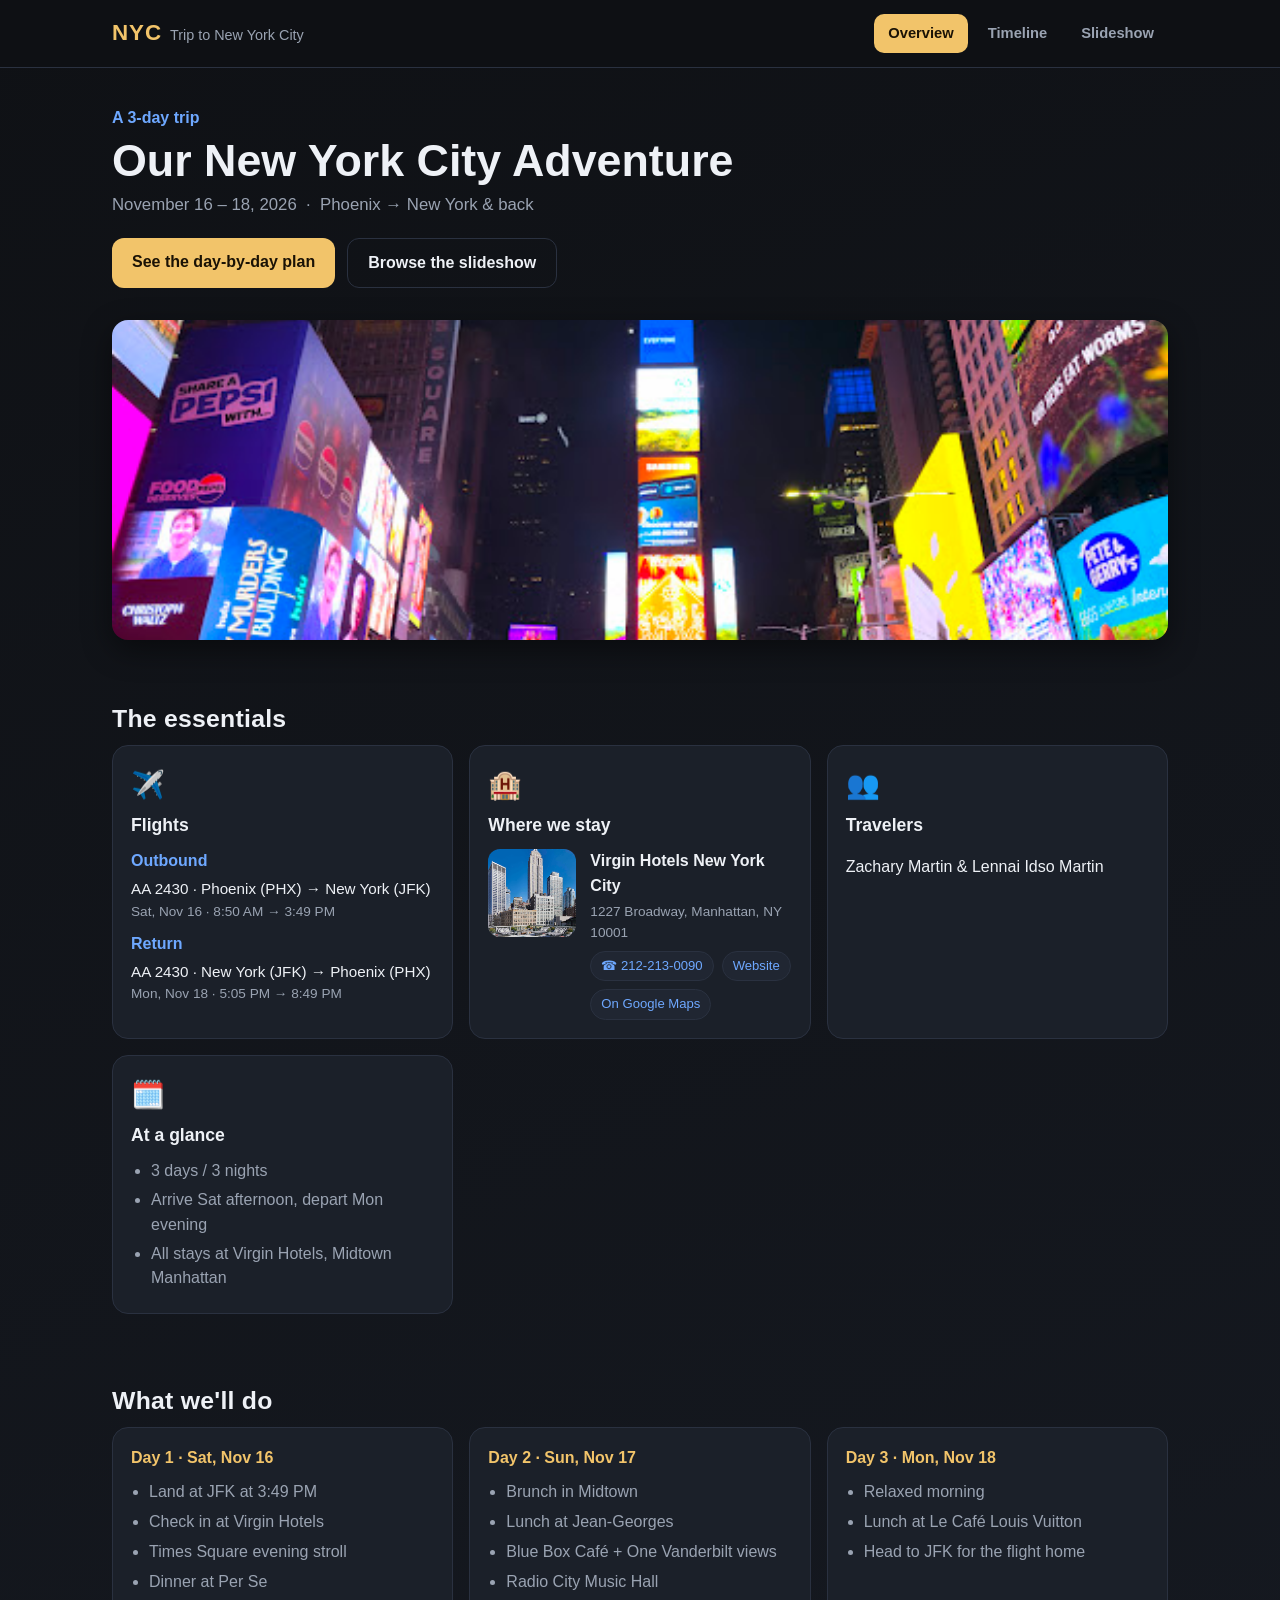
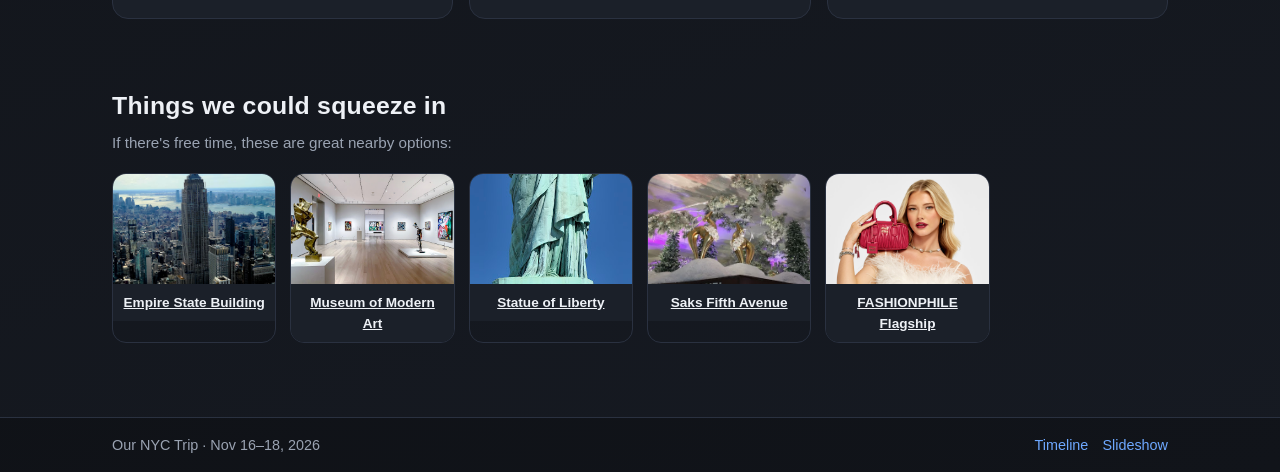
==== index.html @ ad0619a7 "NYC trip 2026 website - overview, timeline, slideshow" ====
<!DOCTYPE html>
<html lang="en">
<head>
<meta charset="utf-8">
<meta name="viewport" content="width=device-width, initial-scale=1">
<title>New York City Trip</title>
<link rel="icon" href="data:image/svg+xml,<svg xmlns='http://www.w3.org/2000/svg' viewBox='0 0 100 100'><text y='.9em' font-size='90'>🗽</text></svg>">
<link rel="stylesheet" href="style.css">
</head>
<body>
<header class="site-header">
  <div class="header-inner">
    <div class="brand">
      <span class="brand-city">NYC</span>
      <span class="brand-sub">Trip to New York City</span>
    </div>
    <nav class="nav">
      <a href="index.html" class="nav-link active">Overview</a>
      <a href="timeline.html" class="nav-link">Timeline</a>
      <a href="slideshow.html" class="nav-link">Slideshow</a>
    </nav>
  </div>
</header>

<main>
  <section class="hero">
    <div class="hero-text">
      <p class="kicker">A 3-day trip</p>
      <h1>Our New York City Adventure</h1>
      <p class="hero-sub">November 16 – 18, 2026 &nbsp;·&nbsp; Phoenix → New York &amp; back</p>
      <div class="hero-cta">
        <a href="timeline.html" class="btn btn-primary">See the day-by-day plan</a>
        <a href="slideshow.html" class="btn btn-ghost">Browse the slideshow</a>
      </div>
    </div>
    <div class="hero-photo" aria-hidden="true"></div>
  </section>

  <section class="section">
    <h2 class="section-title">The essentials</h2>
    <div class="card-grid">
      <div class="card">
        <div class="card-icon">✈️</div>
        <h3>Flights</h3>
        <div class="flight-row"><span class="flight-label">Outbound</span>
          <div class="flight-line">AA 2430 · Phoenix (PHX) → New York (JFK)</div>
          <div class="flight-time">Sat, Nov 16 · 8:50 AM → 3:49 PM</div>
        </div>
        <div class="flight-row"><span class="flight-label">Return</span>
          <div class="flight-line">AA 2430 · New York (JFK) → Phoenix (PHX)</div>
          <div class="flight-time">Mon, Nov 18 · 5:05 PM → 8:49 PM</div>
        </div>
      </div>

      <div class="card">
        <div class="card-icon">🏨</div>
        <h3>Where we stay</h3>
        <div class="hotel-card">
          <img class="hotel-thumb" src="assets/hotel-0.jpg" alt="Virgin Hotels New York City">
          <div>
            <div class="hotel-name">Virgin Hotels New York City</div>
            <div class="hotel-addr">1227 Broadway, Manhattan, NY 10001</div>
            <div class="hotel-meta">
              <span class="meta-chip"><a href="tel:+12122130090">☎ 212-213-0090</a></span>
              <span class="meta-chip"><a href="https://virginhotels.com/nyc/" target="_blank">Website</a></span>
              <span class="meta-chip"><a href="https://maps.google.com/?ftid=0x89c2594994e032e3:0xb6b095913d99d5ee" target="_blank">On Google Maps</a></span>
            </div>
          </div>
        </div>
      </div>

      <div class="card">
        <div class="card-icon">👥</div>
        <h3>Travelers</h3>
        <p class="travelers">Zachary Martin &amp; Lennai Idso Martin</p>
      </div>

      <div class="card">
        <div class="card-icon">🗓️</div>
        <h3>At a glance</h3>
        <ul class="glance">
          <li>3 days / 3 nights</li>
          <li>Arrive Sat afternoon, depart Mon evening</li>
          <li>All stays at Virgin Hotels, Midtown Manhattan</li>
        </ul>
      </div>
    </div>
  </section>

  <section class="section">
    <h2 class="section-title">What we'll do</h2>
    <div class="day-cards">
      <div class="day-card">
        <div class="day-card-head">Day 1 · Sat, Nov 16</div>
        <ul>
          <li>Land at JFK at 3:49 PM</li>
          <li>Check in at Virgin Hotels</li>
          <li>Times Square evening stroll</li>
          <li>Dinner at Per Se</li>
        </ul>
      </div>
      <div class="day-card">
        <div class="day-card-head">Day 2 · Sun, Nov 17</div>
        <ul>
          <li>Brunch in Midtown</li>
          <li>Lunch at Jean-Georges</li>
          <li>Blue Box Café + One Vanderbilt views</li>
          <li>Radio City Music Hall</li>
        </ul>
      </div>
      <div class="day-card">
        <div class="day-card-head">Day 3 · Mon, Nov 18</div>
        <ul>
          <li>Relaxed morning</li>
          <li>Lunch at Le Café Louis Vuitton</li>
          <li>Head to JFK for the flight home</li>
        </ul>
      </div>
    </div>
  </section>

  <section class="section">
    <h2 class="section-title">Things we could squeeze in</h2>
    <p class="section-note">If there's free time, these are great nearby options:</p>
    <div class="sight-grid">
      <a class="sight" href="assets/esb-0.jpg"><img src="assets/esb-0.jpg" alt="Empire State Building"><span>Empire State Building</span></a>
      <a class="sight" href="assets/moma-0.jpg"><img src="assets/moma-0.jpg" alt="MoMA"><span>Museum of Modern Art</span></a>
      <a class="sight" href="assets/statue-0.jpg"><img src="assets/statue-0.jpg" alt="Statue of Liberty"><span>Statue of Liberty</span></a>
      <a class="sight" href="assets/saks-0.jpg"><img src="assets/saks-0.jpg" alt="Saks Fifth Avenue"><span>Saks Fifth Avenue</span></a>
      <a class="sight" href="assets/fashionphile-0.jpg"><img src="assets/fashionphile-0.jpg" alt="FASHIONPHILE"><span>FASHIONPHILE Flagship</span></a>
    </div>
  </section>
</main>

<footer class="site-footer">
  <div class="footer-inner">
    <span>Our NYC Trip · Nov 16–18, 2026</span>
    <span class="footer-links">
      <a href="timeline.html">Timeline</a>
      <a href="slideshow.html">Slideshow</a>
    </span>
  </div>
</footer>

</body>
</html>
---- style.css ----
/* ===== NYC Trip — shared styles ===== */
:root{
  --bg:#0f1115;
  --bg2:#161a22;
  --card:#1b2029;
  --card2:#202632;
  --ink:#eef1f6;
  --muted:#9aa3b2;
  --line:#2a3140;
  --accent:#f2c46a;
  --accent2:#6ea8ff;
  --shadow:0 10px 30px rgba(0,0,0,.45);
  --radius:16px;
}
*{box-sizing:border-box}
html,body{margin:0;padding:0}
body{
  font-family:-apple-system,BlinkMacSystemFont,"Segoe UI",Roboto,Helvetica,Arial,sans-serif;
  background:linear-gradient(160deg,var(--bg),var(--bg2));
  color:var(--ink);
  line-height:1.55;
  -webkit-font-smoothing:antialiased;
}
a{color:inherit}

/* ===== Header ===== */
.site-header{
  position:sticky;top:0;z-index:50;
  background:rgba(15,17,21,.85);
  backdrop-filter:blur(10px);
  border-bottom:1px solid var(--line);
}
.header-inner{
  max-width:1100px;margin:0 auto;
  display:flex;align-items:center;justify-content:space-between;
  padding:14px 22px;gap:16px;flex-wrap:wrap;
}
.brand{display:flex;align-items:baseline;gap:8px}
.brand-city{font-weight:800;font-size:1.4rem;letter-spacing:.04em;color:var(--accent)}
.brand-sub{color:var(--muted);font-size:.9rem}
.nav{display:flex;gap:6px}
.nav-link{
  padding:8px 14px;border-radius:10px;color:var(--muted);
  text-decoration:none;font-weight:600;font-size:.92rem;
  transition:background .2s,color .2s;
}
.nav-link:hover{background:var(--card2);color:var(--ink)}
.nav-link.active{background:var(--accent);color:#1a1205}

/* ===== Layout ===== */
main{max-width:1100px;margin:0 auto;padding:0 22px 40px}
.section{padding:34px 0}
.section-title{
  font-size:1.55rem;font-weight:700;margin:0 0 6px;letter-spacing:.01em;
}
.section-note{color:var(--muted);margin:0 0 18px;font-size:.95rem}
.page-head{padding:26px 0 8px}
.page-head h1{font-size:1.8rem;margin:0 0 6px}
.page-sub{color:var(--muted);margin:0;font-size:.95rem}

/* ===== Hero ===== */
.hero{
  display:grid;grid-template-columns:1fr;gap:24px;
  padding:38px 0 26px;
}
.hero-text .kicker{color:var(--accent2);font-weight:700;margin:0 0 6px}
.hero-text h1{font-size:clamp(1.9rem,4vw,2.8rem);margin:0 0 8px;line-height:1.05}
.hero-sub{color:var(--muted);margin:0 0 20px;font-size:1.05rem}
.hero-cta{display:flex;gap:12px;flex-wrap:wrap}
.btn{
  display:inline-block;padding:12px 20px;border-radius:12px;font-weight:700;
  text-decoration:none;transition:transform .12s,background .2s;
}
.btn:active{transform:scale(.97)}
.btn-primary{background:var(--accent);color:#1a1205}
.btn-primary:hover{filter:brightness(1.08)}
.btn-ghost{border:1px solid var(--line);color:var(--ink)}
.btn-ghost:hover{background:var(--card2)}
.hero-photo{
  background:url("assets/times-square-0.jpg") center/cover no-repeat;
  height:320px;border-radius:var(--radius);box-shadow:var(--shadow);
  margin-top:8px;
}

/* ===== Cards (overview) ===== */
.card-grid{
  display:grid;grid-template-columns:repeat(auto-fit,minmax(280px,1fr));gap:16px;
}
.card{
  background:var(--card);border:1px solid var(--line);border-radius:var(--radius);
  padding:18px;
}
.card-icon{font-size:1.7rem;margin-bottom:6px}
.card h3{margin:0 0 10px;font-size:1.1rem}
.flight-row{margin-bottom:10px}
.flight-label{display:block;font-weight:700;color:var(--accent2);margin-bottom:3px}
.flight-line{font-size:.95rem}
.flight-time{color:var(--muted);font-size:.85rem}
.hotel-card{display:flex;gap:14px;align-items:flex-start}
.hotel-thumb{width:88px;height:88px;border-radius:12px;object-fit:cover;flex:0 0 auto}
.hotel-name{font-weight:700}
.hotel-addr{color:var(--muted);font-size:.85rem;margin:2px 0 8px}
.hotel-meta{display:flex;gap:8px;flex-wrap:wrap}
.meta-chip{
  background:var(--card2);border:1px solid var(--line);border-radius:20px;
  padding:4px 10px;font-size:.82rem;
}
.meta-chip a{color:var(--accent2);text-decoration:none}
.travelers{font-size:1rem}
.glance{margin:0;padding-left:20px}
.glance li{margin-bottom:4px;color:var(--muted)}

/* ===== Day cards ===== */
.day-cards{display:grid;grid-template-columns:repeat(auto-fit,minmax(240px,1fr));gap:16px}
.day-card{
  background:var(--card);border:1px solid var(--line);border-radius:var(--radius);
  padding:18px;
}
.day-card-head{font-weight:700;color:var(--accent);margin-bottom:10px}
.day-card ul{margin:0;padding-left:18px;color:var(--muted)}
.day-card li{margin-bottom:5px}

/* ===== Sights grid ===== */
.sight-grid{display:grid;grid-template-columns:repeat(auto-fill,minmax(150px,1fr));gap:14px}
.sight{display:block;text-align:center;border-radius:14px;overflow:hidden;border:1px solid var(--line)}
.sight img{width:100%;height:110px;object-fit:cover;display:block}
.sight span{display:block;padding:8px;color:var(--ink);font-size:.85rem;font-weight:600;background:var(--card)}
.sight:hover img{opacity:.9}

/* ===== Timeline ===== */
.tl-day{margin-top:34px}
.tl-day-head{
  display:flex;align-items:baseline;gap:12px;
  margin-bottom:14px;padding-bottom:8px;border-bottom:1px solid var(--line);
}
.tl-day-label{font-size:1.35rem;font-weight:800;color:var(--accent)}
.tl-day-date{color:var(--muted);font-size:.9rem}
.tl-list{list-style:none;margin:0;padding:0;position:relative}
.tl-item{position:relative;padding-left:26px;margin-bottom:0}
.tl-item::before{
  content:"";position:absolute;left:0;top:0;width:11px;height:11px;border-radius:50%;
  background:var(--accent);box-shadow:0 0 0 3px rgba(242,196,106,.2);
}
.tl-item:not(:last-child)::after{
  content:"";position:absolute;left:5px;top:13px;bottom:-22px;width:1px;background:var(--line);
}
.tl-travel{color:var(--muted);font-size:.88rem;margin:6px 0 10px}
.tl-travel-mode{font-weight:700;color:var(--ink)}
.tl-travel-note{color:var(--muted);font-size:.8rem}
.tl-card{
  background:var(--card);border:1px solid var(--line);border-radius:14px;
  padding:14px 16px;margin-bottom:26px;
}
.tl-card-top{display:flex;justify-content:space-between;align-items:center;gap:10px}
.tl-time{font-weight:700;color:var(--accent2)}
.tl-type{font-size:.78rem;color:var(--muted);text-transform:uppercase;letter-spacing:.04em}
.tl-card-name{font-size:1.1rem;font-weight:700;margin:6px 0 3px}
.tl-card-action{color:var(--muted);font-size:.92rem;margin-bottom:8px}
.tl-card-links a{color:var(--accent2);text-decoration:none;font-weight:600;font-size:.9rem}
.tl-card-links a:hover{text-decoration:underline}
.tl-free{margin-top:10px}
.tl-free-label{font-weight:700;color:var(--accent);font-size:.9rem}
.tl-free-chip{
  display:inline-block;background:var(--card2);border:1px solid var(--line);
  border-radius:20px;padding:4px 12px;margin:6px 4px 0 0;color:var(--ink);
  text-decoration:none;font-size:.85rem;
}
.tl-free-chip:hover{border-color:var(--accent2)}

/* ===== Slideshow ===== */
.slide-stage{max-width:760px;margin:24px auto 0}
.slide{
  background:var(--card);border:1px solid var(--line);border-radius:var(--radius);
  overflow:hidden;box-shadow:var(--shadow);
}
.slide-img-wrap{position:relative}
.slide-img-wrap img{width:100%;height:400px;object-fit:cover;display:block}
.slide-img-label{
  position:absolute;left:16px;bottom:16px;background:rgba(0,0,0,.55);
  padding:6px 14px;border-radius:8px;font-weight:700;font-size:1rem;
}
.slide-info{padding:20px 22px}
.slide-day{color:var(--accent2);font-weight:700;font-size:.9rem}
.slide-name{font-size:1.5rem;margin:4px 0 4px}
.slide-type{color:var(--muted);font-size:.85rem;text-transform:uppercase;letter-spacing:.04em;margin-bottom:8px}
.slide-action{color:var(--ink);margin:0 0 10px}
.slide-travel{color:var(--muted);font-size:.92rem;margin:0 0 6px}
.slide-hours{color:var(--muted);font-size:.9rem;margin:0 0 10px}
.slide-links{display:flex;gap:12px;flex-wrap:wrap}
.slide-links a{
  display:inline-block;background:var(--accent);color:#1a1205;
  padding:10px 16px;border-radius:12px;text-decoration:none;font-weight:700;
}
.slide-links a:hover{filter:brightness(1.08)}
.slide-nav{display:flex;align-items:center;justify-content:center;gap:18px;margin-top:18px}
.slide-btn{
  width:46px;height:46px;border-radius:50%;border:1px solid var(--line);
  background:var(--card);color:var(--ink);font-size:1.5rem;cursor:pointer;
}
.slide-btn:hover{background:var(--card2)}
.slide-counter{color:var(--muted);font-size:.95rem;font-weight:600}

/* ===== Footer ===== */
.site-footer{border-top:1px solid var(--line);background:rgba(0,0,0,.25)}
.footer-inner{
  max-width:1100px;margin:0 auto;padding:16px 22px;
  display:flex;justify-content:space-between;flex-wrap:wrap;gap:8px;color:var(--muted);font-size:.9rem;
}
.footer-links{display:flex;gap:14px}
.footer-links a{color:var(--accent2);text-decoration:none}

/* ===== Responsive ===== */
@media(max-width:640px){
  .hero-photo{height:240px}
  .slide-img-wrap img{height:280px}
  .header-inner{padding:12px 14px}
  main{padding:0 14px 30px}
}
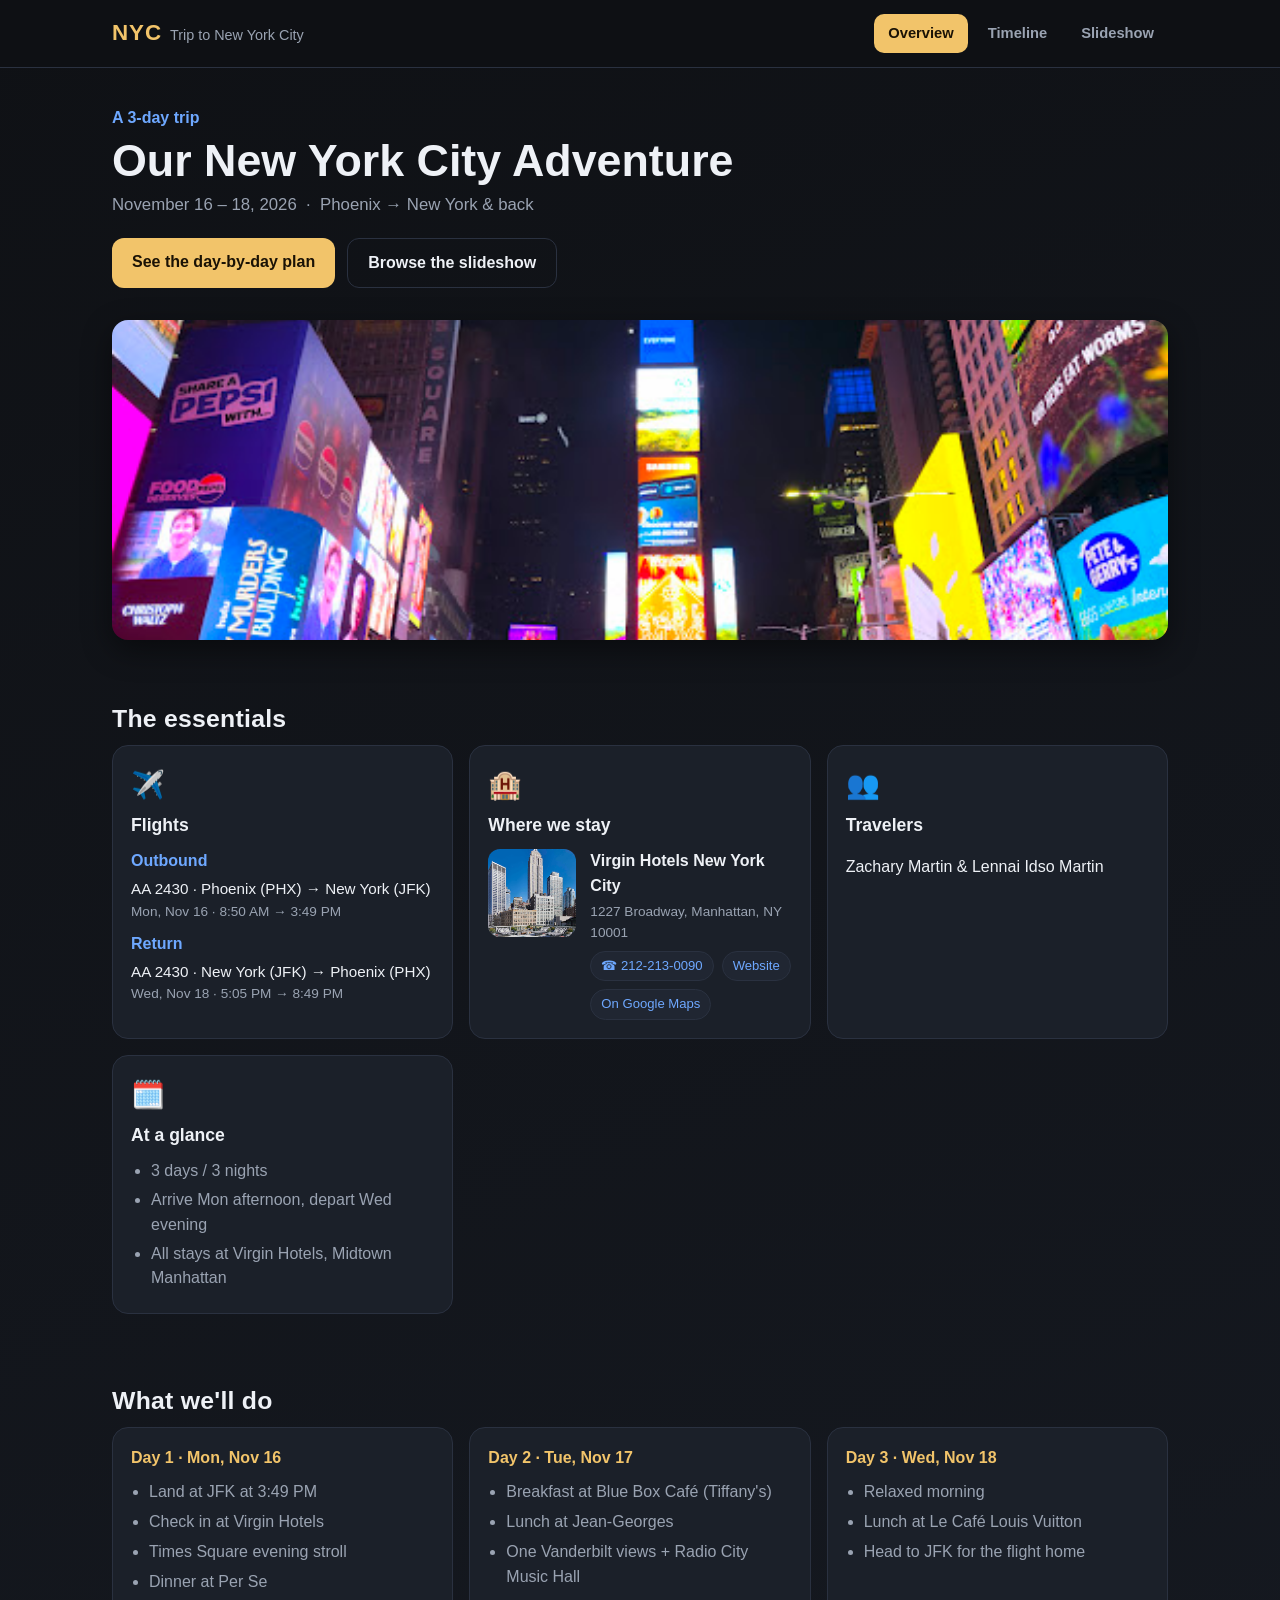
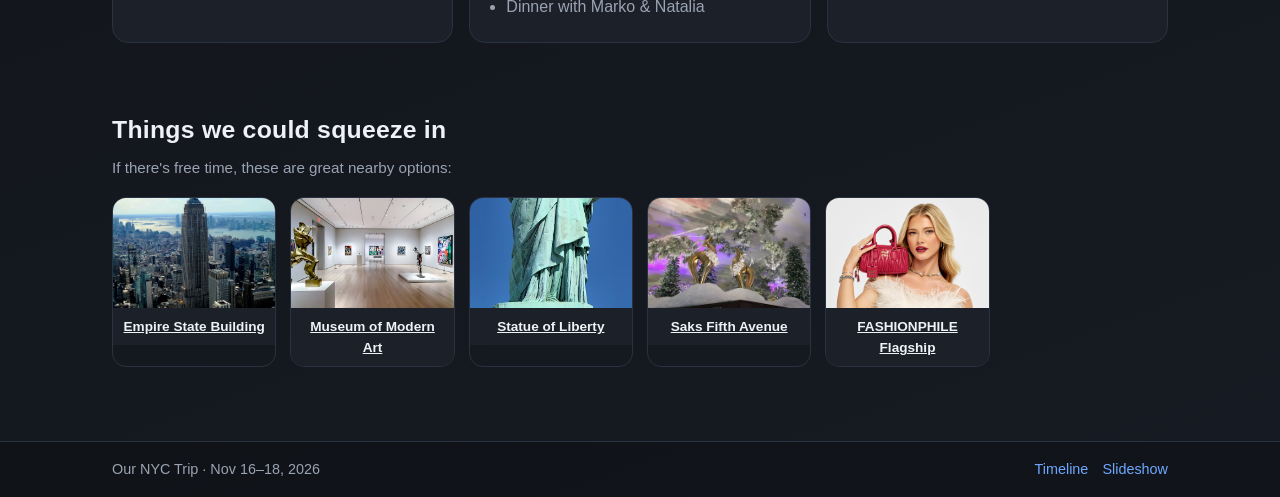
==== commit 0207413e: "Fix timeline/slideshow (load data.js), update Day 2 plan, fix weekday labels" ====
--- a/index.html
+++ b/index.html
@@ -44,11 +44,11 @@
         <h3>Flights</h3>
         <div class="flight-row"><span class="flight-label">Outbound</span>
           <div class="flight-line">AA 2430 · Phoenix (PHX) → New York (JFK)</div>
-          <div class="flight-time">Sat, Nov 16 · 8:50 AM → 3:49 PM</div>
+          <div class="flight-time">Mon, Nov 16 · 8:50 AM → 3:49 PM</div>
         </div>
         <div class="flight-row"><span class="flight-label">Return</span>
           <div class="flight-line">AA 2430 · New York (JFK) → Phoenix (PHX)</div>
-          <div class="flight-time">Mon, Nov 18 · 5:05 PM → 8:49 PM</div>
+          <div class="flight-time">Wed, Nov 18 · 5:05 PM → 8:49 PM</div>
         </div>
       </div>
 
@@ -80,7 +80,7 @@
         <h3>At a glance</h3>
         <ul class="glance">
           <li>3 days / 3 nights</li>
-          <li>Arrive Sat afternoon, depart Mon evening</li>
+          <li>Arrive Mon afternoon, depart Wed evening</li>
           <li>All stays at Virgin Hotels, Midtown Manhattan</li>
         </ul>
       </div>
@@ -91,7 +91,7 @@
     <h2 class="section-title">What we'll do</h2>
     <div class="day-cards">
       <div class="day-card">
-        <div class="day-card-head">Day 1 · Sat, Nov 16</div>
+        <div class="day-card-head">Day 1 · Mon, Nov 16</div>
         <ul>
           <li>Land at JFK at 3:49 PM</li>
           <li>Check in at Virgin Hotels</li>
@@ -100,16 +100,16 @@
         </ul>
       </div>
       <div class="day-card">
-        <div class="day-card-head">Day 2 · Sun, Nov 17</div>
+        <div class="day-card-head">Day 2 · Tue, Nov 17</div>
         <ul>
-          <li>Brunch in Midtown</li>
+          <li>Breakfast at Blue Box Café (Tiffany's)</li>
           <li>Lunch at Jean-Georges</li>
-          <li>Blue Box Café + One Vanderbilt views</li>
-          <li>Radio City Music Hall</li>
+          <li>One Vanderbilt views + Radio City Music Hall</li>
+          <li>Dinner with Marko &amp; Natalia</li>
         </ul>
       </div>
       <div class="day-card">
-        <div class="day-card-head">Day 3 · Mon, Nov 18</div>
+        <div class="day-card-head">Day 3 · Wed, Nov 18</div>
         <ul>
           <li>Relaxed morning</li>
           <li>Lunch at Le Café Louis Vuitton</li>
--- a/style.css
+++ b/style.css
@@ -216,3 +216,9 @@
   .header-inner{padding:12px 14px}
   main{padding:0 14px 30px}
 }
+
+/* ===== Options (dinner choice) ===== */
+.tl-travel-from{color:var(--muted)}
+.tl-options,.slide-options{margin:10px 0;display:flex;flex-wrap:wrap;gap:8px;align-items:center}
+.tl-options-label{color:var(--muted);font-size:.9rem;font-weight:600}
+.tl-options .tl-free-chip,.slide-options .tl-free-chip{background:var(--accent);color:#1a1205;font-weight:600}
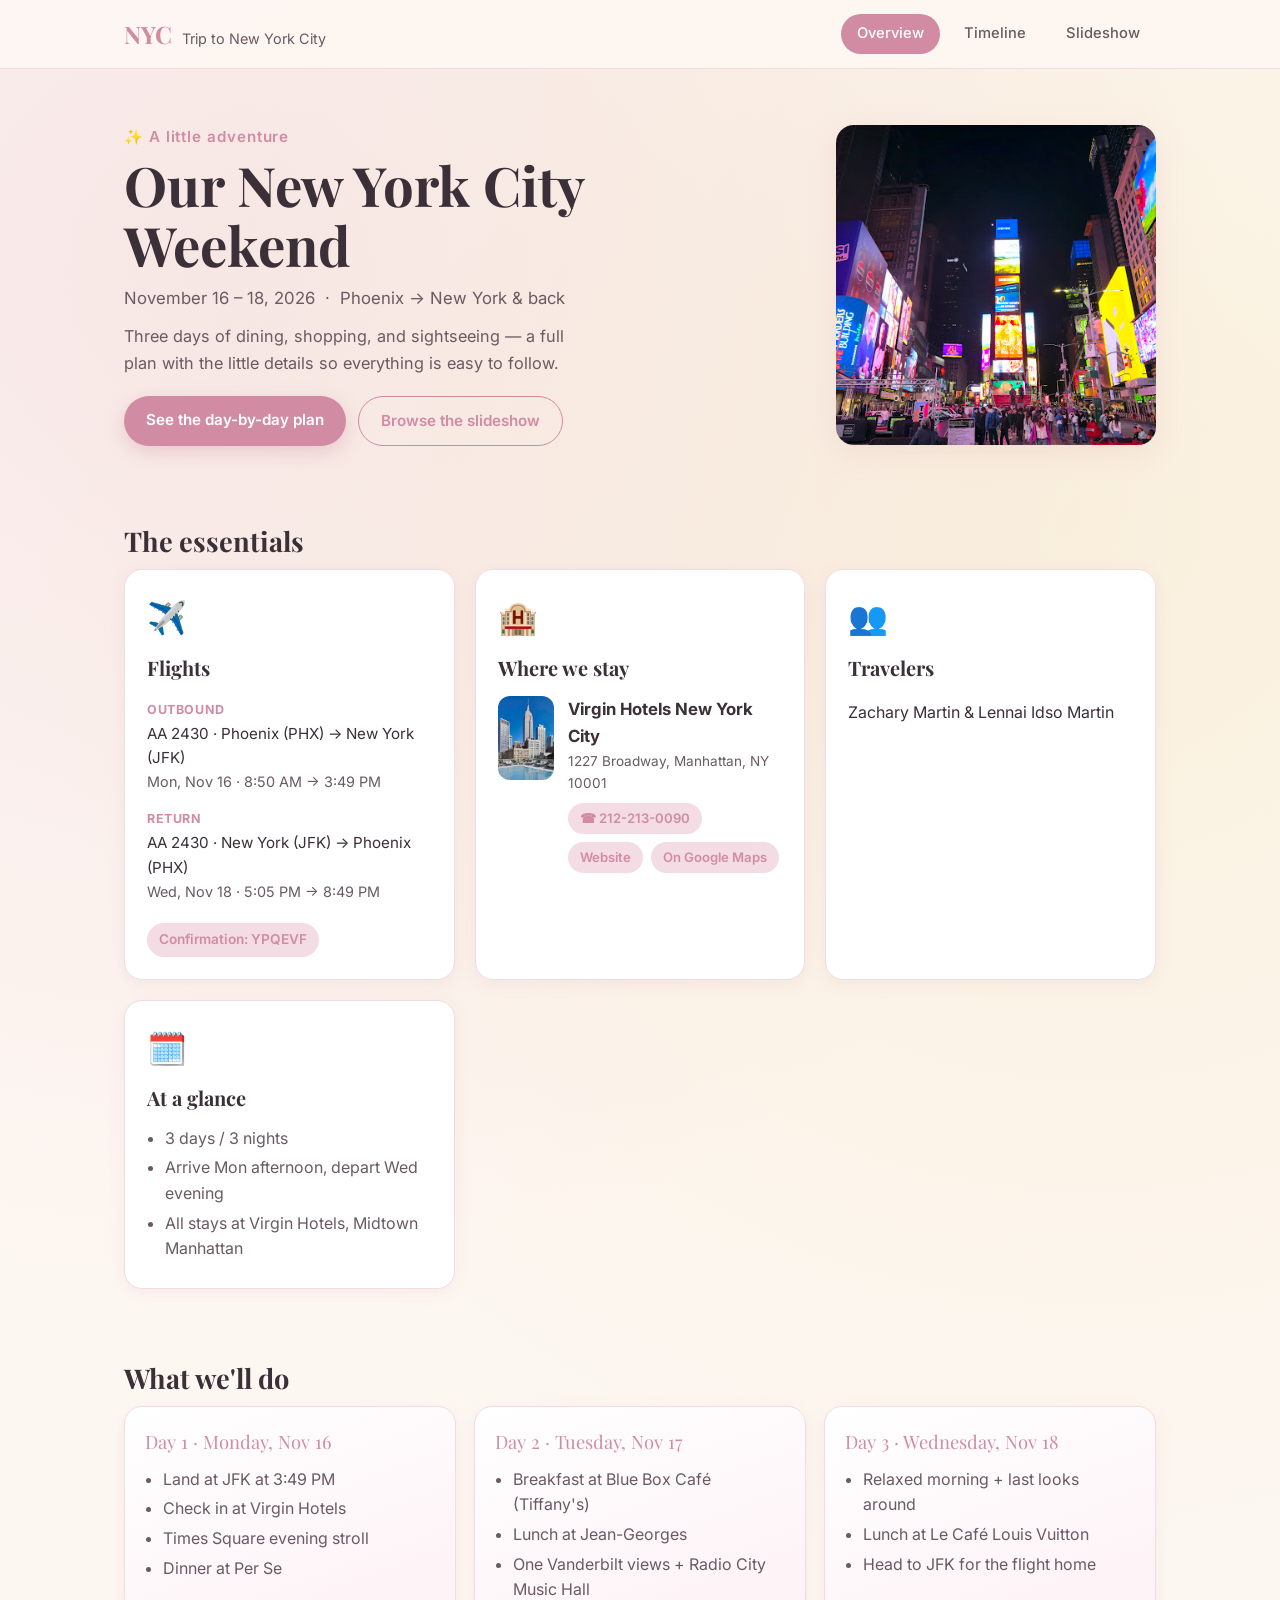
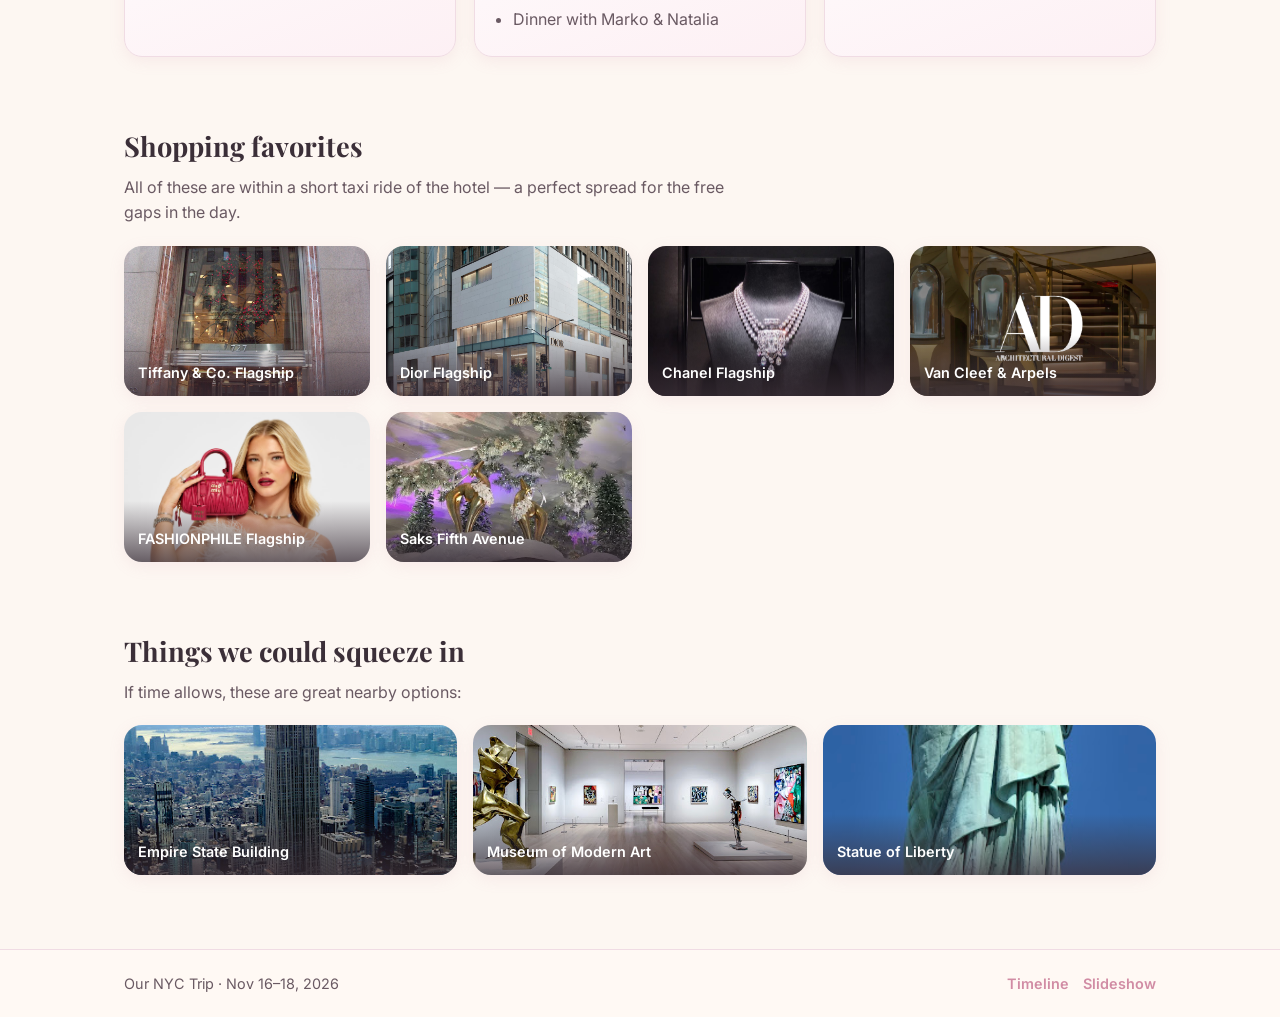
==== commit c9d41518: "Girly-modern redesign: AM/PM times, thoughtful notes, gap suggestions, brand-store photos" ====
--- a/index.html
+++ b/index.html
@@ -4,7 +4,10 @@
 <meta charset="utf-8">
 <meta name="viewport" content="width=device-width, initial-scale=1">
 <title>New York City Trip</title>
-<link rel="icon" href="data:image/svg+xml,<svg xmlns='http://www.w3.org/2000/svg' viewBox='0 0 100 100'><text y='.9em' font-size='90'>🗽</text></svg>">
+<link rel="icon" href="data:image/svg+xml,<svg xmlns='http://www.w3.org/2000/svg' viewBox='0 0 100 100'><text y='.9em' font-size='90'>✨</text></svg>">
+<link rel="preconnect" href="https://fonts.googleapis.com">
+<link rel="preconnect" href="https://fonts.gstatic.com" crossorigin>
+<link href="https://fonts.googleapis.com/css2?family=Playfair+Display:ital,wght@0,500;0,700;1,500&family=Inter:wght@400;500;600&display=swap" rel="stylesheet">
 <link rel="stylesheet" href="style.css">
 </head>
 <body>
@@ -25,9 +28,10 @@
 <main>
   <section class="hero">
     <div class="hero-text">
-      <p class="kicker">A 3-day trip</p>
-      <h1>Our New York City Adventure</h1>
+      <p class="kicker">✨ A little adventure</p>
+      <h1>Our New York City Weekend</h1>
       <p class="hero-sub">November 16 – 18, 2026 &nbsp;·&nbsp; Phoenix → New York &amp; back</p>
+      <p class="hero-lead">Three days of dining, shopping, and sightseeing — a full plan with the little details so everything is easy to follow.</p>
       <div class="hero-cta">
         <a href="timeline.html" class="btn btn-primary">See the day-by-day plan</a>
         <a href="slideshow.html" class="btn btn-ghost">Browse the slideshow</a>
@@ -50,6 +54,7 @@
           <div class="flight-line">AA 2430 · New York (JFK) → Phoenix (PHX)</div>
           <div class="flight-time">Wed, Nov 18 · 5:05 PM → 8:49 PM</div>
         </div>
+        <div class="conf-chip">Confirmation: YPQEVF</div>
       </div>
 
       <div class="card">
@@ -91,7 +96,7 @@
     <h2 class="section-title">What we'll do</h2>
     <div class="day-cards">
       <div class="day-card">
-        <div class="day-card-head">Day 1 · Mon, Nov 16</div>
+        <div class="day-card-head">Day 1 · Monday, Nov 16</div>
         <ul>
           <li>Land at JFK at 3:49 PM</li>
           <li>Check in at Virgin Hotels</li>
@@ -100,7 +105,7 @@
         </ul>
       </div>
       <div class="day-card">
-        <div class="day-card-head">Day 2 · Tue, Nov 17</div>
+        <div class="day-card-head">Day 2 · Tuesday, Nov 17</div>
         <ul>
           <li>Breakfast at Blue Box Café (Tiffany's)</li>
           <li>Lunch at Jean-Georges</li>
@@ -109,9 +114,9 @@
         </ul>
       </div>
       <div class="day-card">
-        <div class="day-card-head">Day 3 · Wed, Nov 18</div>
+        <div class="day-card-head">Day 3 · Wednesday, Nov 18</div>
         <ul>
-          <li>Relaxed morning</li>
+          <li>Relaxed morning + last looks around</li>
           <li>Lunch at Le Café Louis Vuitton</li>
           <li>Head to JFK for the flight home</li>
         </ul>
@@ -120,14 +125,25 @@
   </section>
 
   <section class="section">
+    <h2 class="section-title">Shopping favorites</h2>
+    <p class="section-note">All of these are within a short taxi ride of the hotel — a perfect spread for the free gaps in the day.</p>
+    <div class="sight-grid">
+      <a class="sight" href="https://maps.google.com/?q=Tiffany+%26+Co.+727+Fifth+Avenue+New+York" target="_blank"><img src="assets/tiffany-0.jpg" alt="Tiffany &amp; Co."><span>Tiffany &amp; Co. Flagship</span></a>
+      <a class="sight" href="https://maps.google.com/?q=Dior+Flagship+212+Madison+Avenue+New+York" target="_blank"><img src="assets/dior-0.jpg" alt="Dior"><span>Dior Flagship</span></a>
+      <a class="sight" href="https://maps.google.com/?q=Chanel+Flagship+116+East+57th+Street+New+York" target="_blank"><img src="assets/chanel-0.jpg" alt="Chanel"><span>Chanel Flagship</span></a>
+      <a class="sight" href="https://maps.google.com/?q=Van+Cleef+%26+Arpels+750+Fifth+Avenue+New+York" target="_blank"><img src="assets/vca-0.jpg" alt="Van Cleef &amp; Arpels"><span>Van Cleef &amp; Arpels</span></a>
+      <a class="sight" href="https://maps.google.com/?ftid=0x89c25937f1195833:0x5201b699d1699c98" target="_blank"><img src="assets/fashionphile-0.jpg" alt="FASHIONPHILE"><span>FASHIONPHILE Flagship</span></a>
+      <a class="sight" href="https://maps.google.com/?ftid=0x89c258fea03b0371:0x9b2e542db73cb4be" target="_blank"><img src="assets/saks-0.jpg" alt="Saks Fifth Avenue"><span>Saks Fifth Avenue</span></a>
+    </div>
+  </section>
+
+  <section class="section">
     <h2 class="section-title">Things we could squeeze in</h2>
-    <p class="section-note">If there's free time, these are great nearby options:</p>
+    <p class="section-note">If time allows, these are great nearby options:</p>
     <div class="sight-grid">
-      <a class="sight" href="assets/esb-0.jpg"><img src="assets/esb-0.jpg" alt="Empire State Building"><span>Empire State Building</span></a>
-      <a class="sight" href="assets/moma-0.jpg"><img src="assets/moma-0.jpg" alt="MoMA"><span>Museum of Modern Art</span></a>
-      <a class="sight" href="assets/statue-0.jpg"><img src="assets/statue-0.jpg" alt="Statue of Liberty"><span>Statue of Liberty</span></a>
-      <a class="sight" href="assets/saks-0.jpg"><img src="assets/saks-0.jpg" alt="Saks Fifth Avenue"><span>Saks Fifth Avenue</span></a>
-      <a class="sight" href="assets/fashionphile-0.jpg"><img src="assets/fashionphile-0.jpg" alt="FASHIONPHILE"><span>FASHIONPHILE Flagship</span></a>
+      <a class="sight" href="https://maps.google.com/?ftid=0x89c259a9b3117469:0xd134e199a405a163" target="_blank"><img src="assets/esb-0.jpg" alt="Empire State Building"><span>Empire State Building</span></a>
+      <a class="sight" href="https://maps.google.com/?ftid=0x89c258f97bdb102b:0xea9f8fc0b3ffff55" target="_blank"><img src="assets/moma-0.jpg" alt="MoMA"><span>Museum of Modern Art</span></a>
+      <a class="sight" href="https://maps.google.com/?ftid=0x89c25090129c363d:0x40c6a5770d25022b" target="_blank"><img src="assets/statue-0.jpg" alt="Statue of Liberty"><span>Statue of Liberty</span></a>
     </div>
   </section>
 </main>
--- a/style.css
+++ b/style.css
@@ -1,224 +1,470 @@
-/* ===== NYC Trip — shared styles ===== */
-:root{
-  --bg:#0f1115;
-  --bg2:#161a22;
-  --card:#1b2029;
-  --card2:#202632;
-  --ink:#eef1f6;
-  --muted:#9aa3b2;
-  --line:#2a3140;
-  --accent:#f2c46a;
-  --accent2:#6ea8ff;
-  --shadow:0 10px 30px rgba(0,0,0,.45);
-  --radius:16px;
-}
-*{box-sizing:border-box}
-html,body{margin:0;padding:0}
-body{
-  font-family:-apple-system,BlinkMacSystemFont,"Segoe UI",Roboto,Helvetica,Arial,sans-serif;
-  background:linear-gradient(160deg,var(--bg),var(--bg2));
-  color:var(--ink);
-  line-height:1.55;
-  -webkit-font-smoothing:antialiased;
-}
-a{color:inherit}
-
-/* ===== Header ===== */
-.site-header{
-  position:sticky;top:0;z-index:50;
-  background:rgba(15,17,21,.85);
-  backdrop-filter:blur(10px);
-  border-bottom:1px solid var(--line);
-}
-.header-inner{
-  max-width:1100px;margin:0 auto;
-  display:flex;align-items:center;justify-content:space-between;
-  padding:14px 22px;gap:16px;flex-wrap:wrap;
-}
-.brand{display:flex;align-items:baseline;gap:8px}
-.brand-city{font-weight:800;font-size:1.4rem;letter-spacing:.04em;color:var(--accent)}
-.brand-sub{color:var(--muted);font-size:.9rem}
-.nav{display:flex;gap:6px}
-.nav-link{
-  padding:8px 14px;border-radius:10px;color:var(--muted);
-  text-decoration:none;font-weight:600;font-size:.92rem;
-  transition:background .2s,color .2s;
-}
-.nav-link:hover{background:var(--card2);color:var(--ink)}
-.nav-link.active{background:var(--accent);color:#1a1205}
-
-/* ===== Layout ===== */
-main{max-width:1100px;margin:0 auto;padding:0 22px 40px}
-.section{padding:34px 0}
-.section-title{
-  font-size:1.55rem;font-weight:700;margin:0 0 6px;letter-spacing:.01em;
-}
-.section-note{color:var(--muted);margin:0 0 18px;font-size:.95rem}
-.page-head{padding:26px 0 8px}
-.page-head h1{font-size:1.8rem;margin:0 0 6px}
-.page-sub{color:var(--muted);margin:0;font-size:.95rem}
-
-/* ===== Hero ===== */
-.hero{
-  display:grid;grid-template-columns:1fr;gap:24px;
-  padding:38px 0 26px;
-}
-.hero-text .kicker{color:var(--accent2);font-weight:700;margin:0 0 6px}
-.hero-text h1{font-size:clamp(1.9rem,4vw,2.8rem);margin:0 0 8px;line-height:1.05}
-.hero-sub{color:var(--muted);margin:0 0 20px;font-size:1.05rem}
-.hero-cta{display:flex;gap:12px;flex-wrap:wrap}
-.btn{
-  display:inline-block;padding:12px 20px;border-radius:12px;font-weight:700;
-  text-decoration:none;transition:transform .12s,background .2s;
-}
-.btn:active{transform:scale(.97)}
-.btn-primary{background:var(--accent);color:#1a1205}
-.btn-primary:hover{filter:brightness(1.08)}
-.btn-ghost{border:1px solid var(--line);color:var(--ink)}
-.btn-ghost:hover{background:var(--card2)}
-.hero-photo{
-  background:url("assets/times-square-0.jpg") center/cover no-repeat;
-  height:320px;border-radius:var(--radius);box-shadow:var(--shadow);
-  margin-top:8px;
-}
-
-/* ===== Cards (overview) ===== */
-.card-grid{
-  display:grid;grid-template-columns:repeat(auto-fit,minmax(280px,1fr));gap:16px;
-}
-.card{
-  background:var(--card);border:1px solid var(--line);border-radius:var(--radius);
-  padding:18px;
-}
-.card-icon{font-size:1.7rem;margin-bottom:6px}
-.card h3{margin:0 0 10px;font-size:1.1rem}
-.flight-row{margin-bottom:10px}
-.flight-label{display:block;font-weight:700;color:var(--accent2);margin-bottom:3px}
-.flight-line{font-size:.95rem}
-.flight-time{color:var(--muted);font-size:.85rem}
-.hotel-card{display:flex;gap:14px;align-items:flex-start}
-.hotel-thumb{width:88px;height:88px;border-radius:12px;object-fit:cover;flex:0 0 auto}
-.hotel-name{font-weight:700}
-.hotel-addr{color:var(--muted);font-size:.85rem;margin:2px 0 8px}
-.hotel-meta{display:flex;gap:8px;flex-wrap:wrap}
-.meta-chip{
-  background:var(--card2);border:1px solid var(--line);border-radius:20px;
-  padding:4px 10px;font-size:.82rem;
-}
-.meta-chip a{color:var(--accent2);text-decoration:none}
-.travelers{font-size:1rem}
-.glance{margin:0;padding-left:20px}
-.glance li{margin-bottom:4px;color:var(--muted)}
-
-/* ===== Day cards ===== */
-.day-cards{display:grid;grid-template-columns:repeat(auto-fit,minmax(240px,1fr));gap:16px}
-.day-card{
-  background:var(--card);border:1px solid var(--line);border-radius:var(--radius);
-  padding:18px;
-}
-.day-card-head{font-weight:700;color:var(--accent);margin-bottom:10px}
-.day-card ul{margin:0;padding-left:18px;color:var(--muted)}
-.day-card li{margin-bottom:5px}
-
-/* ===== Sights grid ===== */
-.sight-grid{display:grid;grid-template-columns:repeat(auto-fill,minmax(150px,1fr));gap:14px}
-.sight{display:block;text-align:center;border-radius:14px;overflow:hidden;border:1px solid var(--line)}
-.sight img{width:100%;height:110px;object-fit:cover;display:block}
-.sight span{display:block;padding:8px;color:var(--ink);font-size:.85rem;font-weight:600;background:var(--card)}
-.sight:hover img{opacity:.9}
-
-/* ===== Timeline ===== */
-.tl-day{margin-top:34px}
-.tl-day-head{
-  display:flex;align-items:baseline;gap:12px;
-  margin-bottom:14px;padding-bottom:8px;border-bottom:1px solid var(--line);
-}
-.tl-day-label{font-size:1.35rem;font-weight:800;color:var(--accent)}
-.tl-day-date{color:var(--muted);font-size:.9rem}
-.tl-list{list-style:none;margin:0;padding:0;position:relative}
-.tl-item{position:relative;padding-left:26px;margin-bottom:0}
-.tl-item::before{
-  content:"";position:absolute;left:0;top:0;width:11px;height:11px;border-radius:50%;
-  background:var(--accent);box-shadow:0 0 0 3px rgba(242,196,106,.2);
-}
-.tl-item:not(:last-child)::after{
-  content:"";position:absolute;left:5px;top:13px;bottom:-22px;width:1px;background:var(--line);
-}
-.tl-travel{color:var(--muted);font-size:.88rem;margin:6px 0 10px}
-.tl-travel-mode{font-weight:700;color:var(--ink)}
-.tl-travel-note{color:var(--muted);font-size:.8rem}
-.tl-card{
-  background:var(--card);border:1px solid var(--line);border-radius:14px;
-  padding:14px 16px;margin-bottom:26px;
-}
-.tl-card-top{display:flex;justify-content:space-between;align-items:center;gap:10px}
-.tl-time{font-weight:700;color:var(--accent2)}
-.tl-type{font-size:.78rem;color:var(--muted);text-transform:uppercase;letter-spacing:.04em}
-.tl-card-name{font-size:1.1rem;font-weight:700;margin:6px 0 3px}
-.tl-card-action{color:var(--muted);font-size:.92rem;margin-bottom:8px}
-.tl-card-links a{color:var(--accent2);text-decoration:none;font-weight:600;font-size:.9rem}
-.tl-card-links a:hover{text-decoration:underline}
-.tl-free{margin-top:10px}
-.tl-free-label{font-weight:700;color:var(--accent);font-size:.9rem}
-.tl-free-chip{
-  display:inline-block;background:var(--card2);border:1px solid var(--line);
-  border-radius:20px;padding:4px 12px;margin:6px 4px 0 0;color:var(--ink);
-  text-decoration:none;font-size:.85rem;
-}
-.tl-free-chip:hover{border-color:var(--accent2)}
-
-/* ===== Slideshow ===== */
-.slide-stage{max-width:760px;margin:24px auto 0}
-.slide{
-  background:var(--card);border:1px solid var(--line);border-radius:var(--radius);
-  overflow:hidden;box-shadow:var(--shadow);
-}
-.slide-img-wrap{position:relative}
-.slide-img-wrap img{width:100%;height:400px;object-fit:cover;display:block}
-.slide-img-label{
-  position:absolute;left:16px;bottom:16px;background:rgba(0,0,0,.55);
-  padding:6px 14px;border-radius:8px;font-weight:700;font-size:1rem;
-}
-.slide-info{padding:20px 22px}
-.slide-day{color:var(--accent2);font-weight:700;font-size:.9rem}
-.slide-name{font-size:1.5rem;margin:4px 0 4px}
-.slide-type{color:var(--muted);font-size:.85rem;text-transform:uppercase;letter-spacing:.04em;margin-bottom:8px}
-.slide-action{color:var(--ink);margin:0 0 10px}
-.slide-travel{color:var(--muted);font-size:.92rem;margin:0 0 6px}
-.slide-hours{color:var(--muted);font-size:.9rem;margin:0 0 10px}
-.slide-links{display:flex;gap:12px;flex-wrap:wrap}
-.slide-links a{
-  display:inline-block;background:var(--accent);color:#1a1205;
-  padding:10px 16px;border-radius:12px;text-decoration:none;font-weight:700;
-}
-.slide-links a:hover{filter:brightness(1.08)}
-.slide-nav{display:flex;align-items:center;justify-content:center;gap:18px;margin-top:18px}
-.slide-btn{
-  width:46px;height:46px;border-radius:50%;border:1px solid var(--line);
-  background:var(--card);color:var(--ink);font-size:1.5rem;cursor:pointer;
-}
-.slide-btn:hover{background:var(--card2)}
-.slide-counter{color:var(--muted);font-size:.95rem;font-weight:600}
-
-/* ===== Footer ===== */
-.site-footer{border-top:1px solid var(--line);background:rgba(0,0,0,.25)}
-.footer-inner{
-  max-width:1100px;margin:0 auto;padding:16px 22px;
-  display:flex;justify-content:space-between;flex-wrap:wrap;gap:8px;color:var(--muted);font-size:.9rem;
-}
-.footer-links{display:flex;gap:14px}
-.footer-links a{color:var(--accent2);text-decoration:none}
-
-/* ===== Responsive ===== */
-@media(max-width:640px){
-  .hero-photo{height:240px}
-  .slide-img-wrap img{height:280px}
-  .header-inner{padding:12px 14px}
-  main{padding:0 14px 30px}
-}
-
-/* ===== Options (dinner choice) ===== */
-.tl-travel-from{color:var(--muted)}
-.tl-options,.slide-options{margin:10px 0;display:flex;flex-wrap:wrap;gap:8px;align-items:center}
-.tl-options-label{color:var(--muted);font-size:.9rem;font-weight:600}
-.tl-options .tl-free-chip,.slide-options .tl-free-chip{background:var(--accent);color:#1a1205;font-weight:600}
+/* ============================================================
+   NYC Trip 2026 — Modern + Soft / "Girly" Design System
+   Palette: warm cream + blush rose + gold accents
+   Fonts: Playfair Display (headings) + Inter (body)
+   ============================================================ */
+
+:root {
+  --bg: #fdf7f2;
+  --bg-soft: #fff9f4;
+  --ink: #3b2f38;
+  --ink-soft: #6a5a63;
+  --rose: #e6b8c4;
+  --rose-deep: #d18ca4;
+  --rose-light: #f3dce4;
+  --gold: #c9a227;
+  --gold-light: #e8cf7a;
+  --white: #ffffff;
+  --card: #ffffff;
+  --border: #f0dce4;
+  --shadow: 0 8px 30px rgba(209, 140, 164, 0.16);
+  --shadow-soft: 0 4px 16px rgba(209, 140, 164, 0.12);
+  --radius: 18px;
+  --radius-sm: 12px;
+}
+
+* { box-sizing: border-box; }
+
+html { scroll-behavior: smooth; }
+
+body {
+  margin: 0;
+  font-family: 'Inter', -apple-system, BlinkMacSystemFont, sans-serif;
+  background:
+    radial-gradient(circle at 15% 10%, rgba(230,184,196,0.25), transparent 40%),
+    radial-gradient(circle at 85% 20%, rgba(232,207,122,0.18), transparent 45%),
+    var(--bg);
+  color: var(--ink);
+  line-height: 1.6;
+  -webkit-font-smoothing: antialiased;
+}
+
+h1, h2, h3 { font-family: 'Playfair Display', Georgia, serif; color: var(--ink); }
+
+/* ---------- Header / Nav ---------- */
+.site-header {
+  position: sticky;
+  top: 0;
+  z-index: 50;
+  background: rgba(253, 247, 242, 0.92);
+  backdrop-filter: blur(10px);
+  -webkit-backdrop-filter: blur(10px);
+  border-bottom: 1px solid var(--border);
+}
+.header-inner {
+  max-width: 1080px;
+  margin: 0 auto;
+  padding: 14px 24px;
+  display: flex;
+  align-items: center;
+  justify-content: space-between;
+  flex-wrap: wrap;
+  gap: 12px;
+}
+.brand { display: flex; align-items: baseline; gap: 10px; }
+.brand-city {
+  font-family: 'Playfair Display', serif;
+  font-weight: 700;
+  font-size: 1.5rem;
+  color: var(--rose-deep);
+}
+.brand-sub { font-size: 0.9rem; color: var(--ink-soft); }
+.nav { display: flex; gap: 8px; flex-wrap: wrap; }
+.nav-link {
+  padding: 8px 16px;
+  border-radius: 999px;
+  font-size: 0.92rem;
+  font-weight: 500;
+  color: var(--ink-soft);
+  text-decoration: none;
+  transition: all 0.2s ease;
+}
+.nav-link:hover { background: var(--rose-light); color: var(--rose-deep); }
+.nav-link.active { background: var(--rose-deep); color: #fff; }
+
+/* ---------- Hero ---------- */
+.hero {
+  position: relative;
+  max-width: 1080px;
+  margin: 0 auto;
+  padding: 56px 24px 40px;
+  display: flex;
+  align-items: center;
+  gap: 28px;
+}
+.hero-text { flex: 1; }
+.kicker {
+  margin: 0;
+  color: var(--rose-deep);
+  font-weight: 600;
+  letter-spacing: 0.06em;
+  font-size: 0.95rem;
+}
+.hero h1 {
+  font-size: clamp(2.2rem, 6vw, 3.4rem);
+  margin: 6px 0 10px;
+  line-height: 1.1;
+}
+.hero-sub { color: var(--ink-soft); font-size: 1.05rem; margin: 0 0 12px; }
+.hero-lead { color: var(--ink-soft); font-size: 1.02rem; max-width: 46ch; margin: 0 0 20px; }
+.hero-cta { display: flex; gap: 12px; flex-wrap: wrap; }
+.hero-photo {
+  flex: 0 0 320px;
+  height: 320px;
+  border-radius: var(--radius);
+  background: url('assets/times-square-0.jpg') center/cover no-repeat;
+  box-shadow: var(--shadow);
+}
+
+/* ---------- Buttons ---------- */
+.btn {
+  display: inline-block;
+  padding: 12px 22px;
+  border-radius: 999px;
+  font-weight: 600;
+  font-size: 0.95rem;
+  text-decoration: none;
+  transition: all 0.2s ease;
+  cursor: pointer;
+}
+.btn-primary { background: var(--rose-deep); color: #fff; box-shadow: 0 6px 18px rgba(209,140,164,0.35); }
+.btn-primary:hover { background: var(--rose); transform: translateY(-1px); }
+.btn-ghost { background: transparent; color: var(--rose-deep); border: 1.5px solid var(--rose-deep); }
+.btn-ghost:hover { background: var(--rose-light); }
+
+/* ---------- Sections ---------- */
+.section { max-width: 1080px; margin: 0 auto; padding: 34px 24px; }
+.section-title {
+  font-size: 1.7rem;
+  margin: 0 0 6px;
+}
+.section-note { color: var(--ink-soft); margin: 0 0 20px; max-width: 60ch; }
+
+/* ---------- Card grid ---------- */
+.card-grid {
+  display: grid;
+  grid-template-columns: repeat(auto-fit, minmax(260px, 1fr));
+  gap: 20px;
+}
+.card {
+  background: var(--card);
+  border: 1px solid var(--border);
+  border-radius: var(--radius);
+  padding: 22px;
+  box-shadow: var(--shadow-soft);
+}
+.card-icon { font-size: 2rem; margin-bottom: 8px; }
+.card h3 { margin: 0 0 12px; font-size: 1.25rem; }
+.flight-row { margin-bottom: 12px; }
+.flight-label {
+  display: inline-block;
+  font-size: 0.78rem;
+  font-weight: 700;
+  letter-spacing: 0.05em;
+  text-transform: uppercase;
+  color: var(--rose-deep);
+  margin-bottom: 2px;
+}
+.flight-line { font-size: 0.95rem; color: var(--ink); }
+.flight-time { font-size: 0.9rem; color: var(--ink-soft); }
+.conf-chip {
+  display: inline-block;
+  margin-top: 8px;
+  background: var(--rose-light);
+  color: var(--rose-deep);
+  padding: 6px 12px;
+  border-radius: 999px;
+  font-size: 0.85rem;
+  font-weight: 600;
+}
+.travelers { font-size: 1rem; color: var(--ink); }
+.glance { margin: 0; padding-left: 18px; }
+.glance li { margin: 4px 0; color: var(--ink-soft); }
+
+/* ---------- Hotel card ---------- */
+.hotel-card { display: flex; gap: 14px; }
+.hotel-thumb { width: 84px; height: 84px; border-radius: var(--radius-sm); object-fit: cover; }
+.hotel-name { font-weight: 700; font-size: 1.05rem; }
+.hotel-addr { font-size: 0.85rem; color: var(--ink-soft); margin: 2px 0 8px; }
+.hotel-meta { display: flex; flex-wrap: wrap; gap: 8px; }
+.meta-chip {
+  background: var(--rose-light);
+  padding: 5px 12px;
+  border-radius: 999px;
+  font-size: 0.82rem;
+}
+.meta-chip a { color: var(--rose-deep); text-decoration: none; font-weight: 600; }
+.meta-chip a:hover { text-decoration: underline; }
+
+/* ---------- Day cards ---------- */
+.day-cards { display: grid; grid-template-columns: repeat(auto-fit, minmax(260px, 1fr)); gap: 18px; }
+.day-card {
+  background: linear-gradient(160deg, #fff, #fdf0f4);
+  border: 1px solid var(--border);
+  border-radius: var(--radius);
+  padding: 20px;
+  box-shadow: var(--shadow-soft);
+}
+.day-card-head {
+  font-family: 'Playfair Display', serif;
+  font-size: 1.15rem;
+  color: var(--rose-deep);
+  margin-bottom: 10px;
+}
+.day-card ul { margin: 0; padding-left: 18px; }
+.day-card li { margin: 4px 0; color: var(--ink-soft); }
+
+/* ---------- Sight / photo grid ---------- */
+.sight-grid {
+  display: grid;
+  grid-template-columns: repeat(auto-fit, minmax(200px, 1fr));
+  gap: 16px;
+}
+.sight {
+  position: relative;
+  border-radius: var(--radius);
+  overflow: hidden;
+  box-shadow: var(--shadow-soft);
+  display: block;
+}
+.sight img {
+  width: 100%;
+  height: 150px;
+  object-fit: cover;
+  display: block;
+  transition: transform 0.3s ease;
+}
+.sight:hover img { transform: scale(1.05); }
+.sight span {
+  position: absolute;
+  left: 0; right: 0; bottom: 0;
+  padding: 26px 14px 12px;
+  background: linear-gradient(transparent, rgba(59,47,56,0.75));
+  color: #fff;
+  font-weight: 600;
+  font-size: 0.9rem;
+}
+
+/* ---------- Footer ---------- */
+.site-footer {
+  border-top: 1px solid var(--border);
+  background: var(--bg-soft);
+  margin-top: 40px;
+}
+.footer-inner {
+  max-width: 1080px;
+  margin: 0 auto;
+  padding: 22px 24px;
+  display: flex;
+  justify-content: space-between;
+  align-items: center;
+  flex-wrap: wrap;
+  gap: 12px;
+  font-size: 0.9rem;
+  color: var(--ink-soft);
+}
+.footer-links { display: flex; gap: 14px; }
+.footer-links a { color: var(--rose-deep); text-decoration: none; font-weight: 600; }
+.footer-links a:hover { text-decoration: underline; }
+
+/* ---------- Page head (timeline + slideshow) ---------- */
+.page-head { max-width: 1080px; margin: 0 auto; padding: 40px 24px 16px; }
+.page-head h1 { font-size: clamp(1.9rem, 5vw, 2.6rem); margin: 0 0 8px; }
+.page-sub { color: var(--ink-soft); max-width: 60ch; margin: 0; }
+
+/* ---------- Timeline ---------- */
+#timeline { max-width: 900px; margin: 0 auto; padding: 0 24px 40px; }
+.tl-day { margin-bottom: 34px; }
+.tl-day-head {
+  display: flex;
+  align-items: baseline;
+  gap: 12px;
+  margin-bottom: 16px;
+}
+.tl-day-label {
+  font-family: 'Playfair Display', serif;
+  font-size: 1.5rem;
+  color: var(--rose-deep);
+}
+.tl-day-date { color: var(--ink-soft); font-size: 0.95rem; }
+.tl-list { list-style: none; margin: 0; padding: 0; }
+.tl-list > li { position: relative; padding-left: 30px; }
+.tl-list > li::before {
+  content: "";
+  position: absolute;
+  left: 7px;
+  top: 4px;
+  width: 12px; height: 12px;
+  border-radius: 50%;
+  background: var(--rose-deep);
+  box-shadow: 0 0 0 3px var(--rose-light);
+}
+.tl-list > li::after {
+  content: "";
+  position: absolute;
+  left: 11px;
+  top: 16px;
+  bottom: -16px;
+  width: 1px;
+  background: var(--border);
+}
+.tl-list > li:last-child::after { display: none; }
+
+.tl-travel {
+  font-size: 0.88rem;
+  color: var(--ink-soft);
+  margin: 6px 0 8px;
+  padding: 6px 12px;
+  background: var(--bg-soft);
+  border-radius: var(--radius-sm);
+  border: 1px solid var(--border);
+}
+.tl-travel-mode { font-weight: 600; color: var(--rose-deep); }
+.tl-travel-from { color: var(--ink-soft); }
+.tl-travel-note { color: var(--ink-soft); font-style: italic; }
+
+.tl-card {
+  background: var(--card);
+  border: 1px solid var(--border);
+  border-radius: var(--radius);
+  padding: 18px;
+  box-shadow: var(--shadow-soft);
+  margin-bottom: 8px;
+}
+.tl-card-top { display: flex; justify-content: space-between; align-items: center; margin-bottom: 8px; }
+.tl-time {
+  font-family: 'Playfair Display', serif;
+  font-size: 1.15rem;
+  color: var(--rose-deep);
+  font-weight: 700;
+}
+.tl-type {
+  font-size: 0.75rem;
+  font-weight: 700;
+  letter-spacing: 0.05em;
+  text-transform: uppercase;
+  color: var(--gold);
+  background: rgba(232,207,122,0.25);
+  padding: 3px 10px;
+  border-radius: 999px;
+}
+.tl-card-name { font-size: 1.1rem; font-weight: 700; color: var(--ink); margin-bottom: 4px; }
+.tl-card-action { font-size: 0.95rem; color: var(--ink-soft); margin-bottom: 6px; }
+.tl-note { font-size: 0.9rem; color: var(--ink-soft); font-style: italic; margin-bottom: 8px; }
+.tl-options { margin-top: 8px; }
+.tl-options-label { font-size: 0.85rem; font-weight: 600; color: var(--rose-deep); }
+.tl-free-chip {
+  display: inline-block;
+  margin: 6px 8px 0 0;
+  background: var(--rose-light);
+  color: var(--rose-deep);
+  padding: 6px 12px;
+  border-radius: 999px;
+  font-size: 0.82rem;
+  font-weight: 600;
+  text-decoration: none;
+}
+.tl-free-chip:hover { background: var(--rose); }
+.tl-card-links { margin-top: 10px; }
+.tl-card-links a {
+  color: var(--rose-deep);
+  text-decoration: none;
+  font-weight: 600;
+  font-size: 0.9rem;
+}
+.tl-card-links a:hover { text-decoration: underline; }
+
+.tl-gap-wrap { margin: 12px 0 20px; padding-left: 30px; }
+.tl-gap {
+  background: linear-gradient(160deg, #fff, #fdeef3);
+  border: 1px dashed var(--rose);
+  border-radius: var(--radius-sm);
+  padding: 14px 16px;
+}
+.tl-gap-label { display: block; font-weight: 700; color: var(--rose-deep); margin-bottom: 4px; }
+.tl-gap-sub { font-size: 0.82rem; color: var(--ink-soft); }
+
+/* ---------- Slideshow ---------- */
+.slide-stage {
+  max-width: 1000px;
+  margin: 0 auto;
+  padding: 16px 24px 60px;
+}
+.slide {
+  background: var(--card);
+  border: 1px solid var(--border);
+  border-radius: var(--radius);
+  overflow: hidden;
+  box-shadow: var(--shadow);
+}
+.slide-img-wrap { position: relative; }
+.slide-img-wrap img { width: 100%; height: 380px; object-fit: cover; display: block; }
+.slide-img-label {
+  position: absolute;
+  left: 0; right: 0; bottom: 0;
+  padding: 30px 20px 16px;
+  background: linear-gradient(transparent, rgba(59,47,56,0.8));
+  color: #fff;
+  font-family: 'Playfair Display', serif;
+  font-size: 1.4rem;
+}
+.slide-info { padding: 22px 24px; }
+.slide-day { font-size: 0.9rem; font-weight: 600; color: var(--rose-deep); }
+.slide-name { margin: 4px 0 4px; font-size: 1.5rem; }
+.slide-type {
+  display: inline-block;
+  font-size: 0.75rem;
+  font-weight: 700;
+  letter-spacing: 0.05em;
+  text-transform: uppercase;
+  color: var(--gold);
+  background: rgba(232,207,122,0.25);
+  padding: 3px 10px;
+  border-radius: 999px;
+}
+.slide-action { color: var(--ink-soft); font-size: 1rem; margin: 8px 0; }
+.slide-note {
+  background: var(--rose-light);
+  border-left: 3px solid var(--rose-deep);
+  border-radius: var(--radius-sm);
+  padding: 12px 16px;
+  color: var(--ink);
+  font-size: 0.95rem;
+  margin: 12px 0;
+}
+.slide-travel, .slide-hours { color: var(--ink-soft); font-size: 0.9rem; margin: 6px 0; }
+.slide-options { margin-top: 8px; }
+.slide-options-label { font-size: 0.85rem; font-weight: 600; color: var(--rose-deep); }
+.slide-gap-wrap { margin: 14px 0; }
+.slide-gap {
+  background: linear-gradient(160deg, #fff, #fdeef3);
+  border: 1px dashed var(--rose);
+  border-radius: var(--radius-sm);
+  padding: 14px 16px;
+}
+.slide-links { margin-top: 14px; display: flex; gap: 16px; flex-wrap: wrap; }
+.slide-links a { color: var(--rose-deep); text-decoration: none; font-weight: 600; }
+.slide-links a:hover { text-decoration: underline; }
+
+.slide-nav { display: flex; align-items: center; justify-content: center; gap: 18px; margin-top: 18px; }
+.slide-btn {
+  width: 48px; height: 48px;
+  border-radius: 50%;
+  border: 1.5px solid var(--rose-deep);
+  background: #fff;
+  color: var(--rose-deep);
+  font-size: 1.6rem;
+  cursor: pointer;
+  transition: all 0.2s ease;
+}
+.slide-btn:hover { background: var(--rose-light); }
+.slide-counter { font-size: 0.95rem; color: var(--ink-soft); font-weight: 600; }
+
+/* ---------- Responsive ---------- */
+@media (max-width: 720px) {
+  .hero { flex-direction: column; }
+  .hero-photo { flex: 1 1 100%; max-width: 100%; height: 220px; }
+  .slide-img-wrap img { height: 260px; }
+  .header-inner { padding: 12px 16px; }
+  .section, #timeline, .slide-stage, .page-head { padding-left: 16px; padding-right: 16px; }
+}
